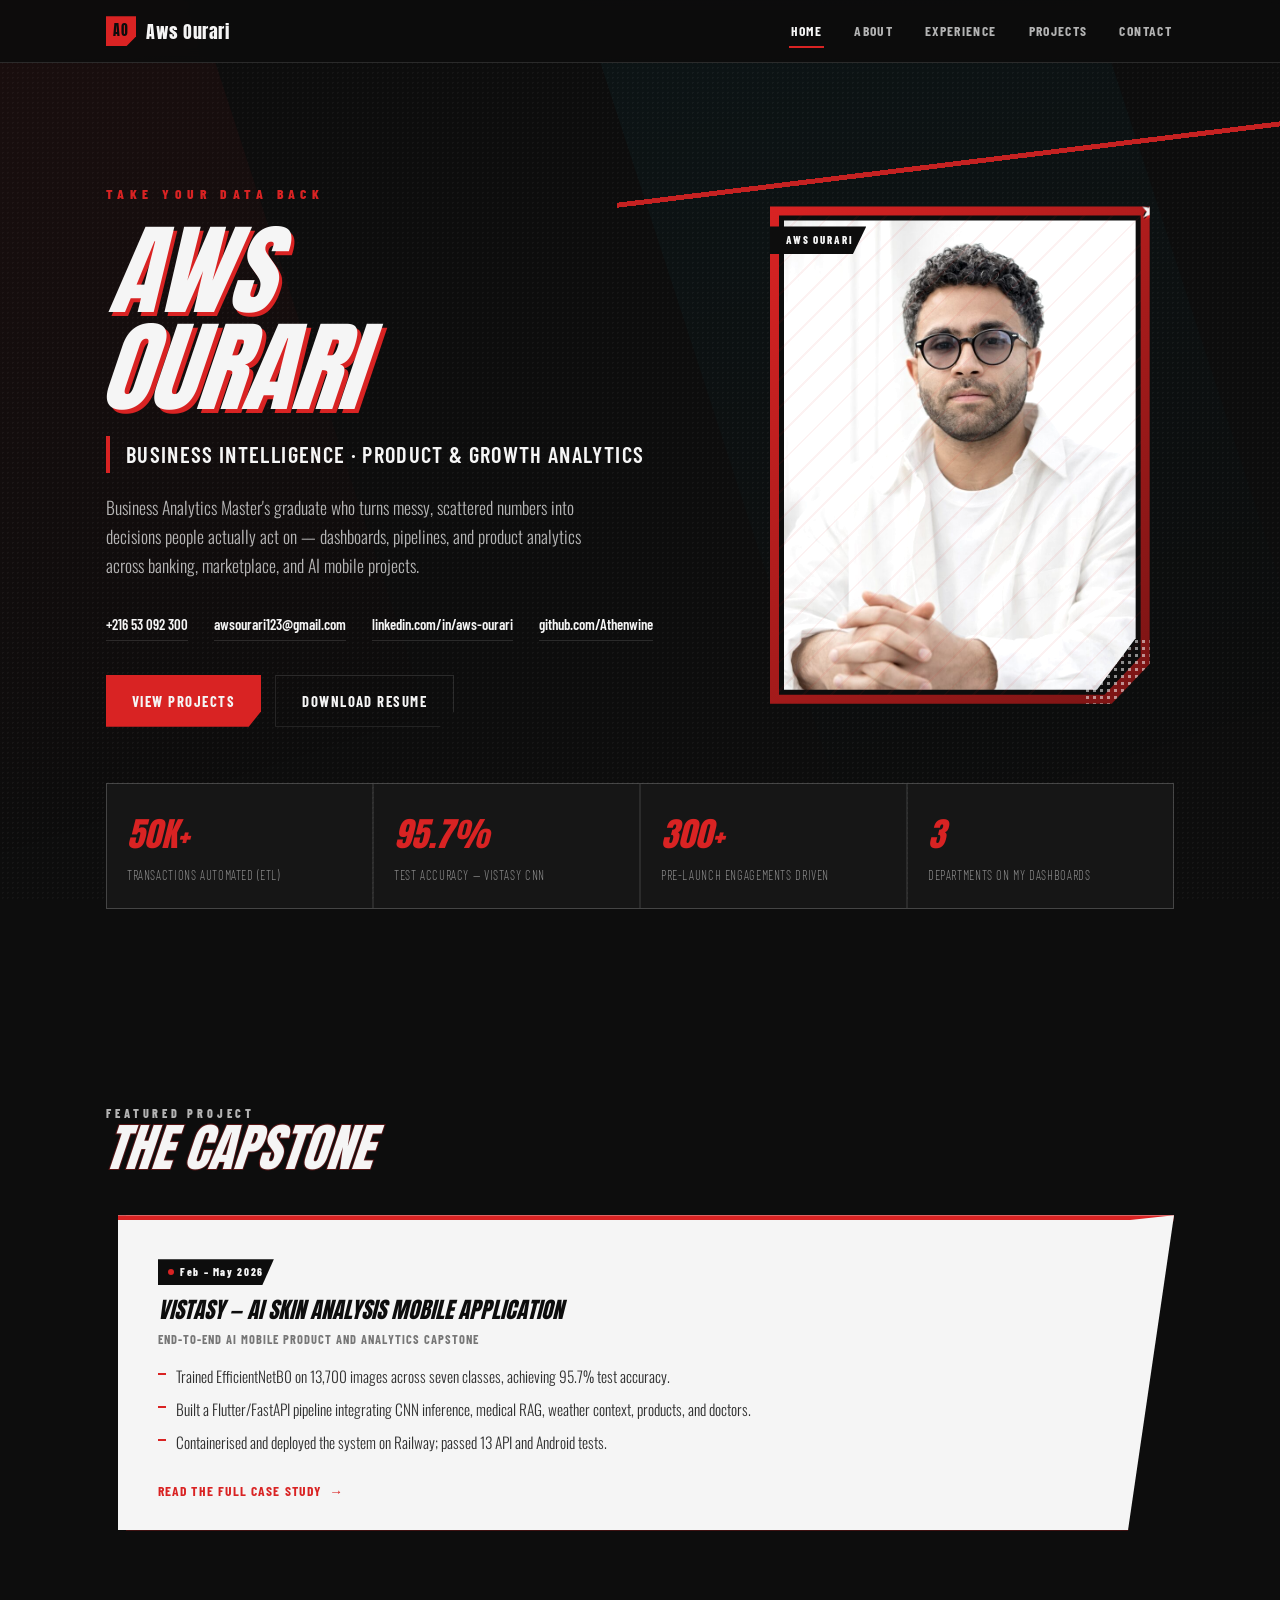
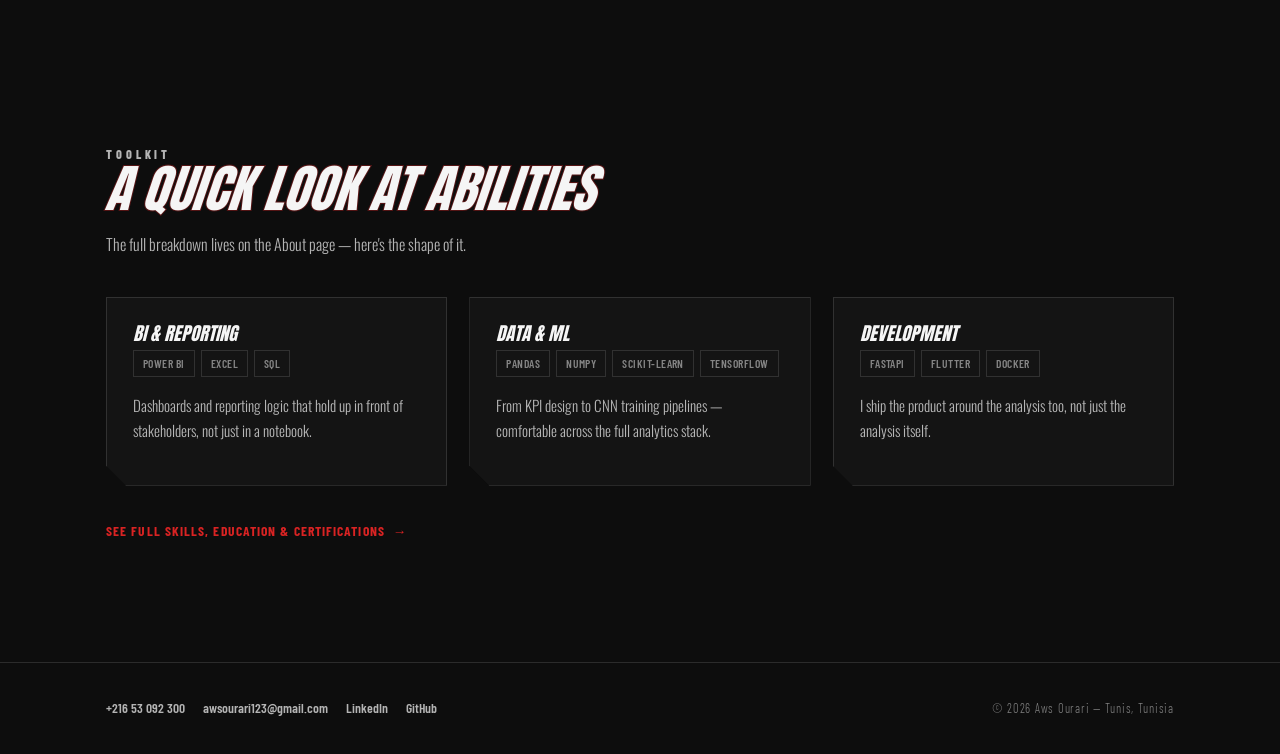
==== index.html @ 43fd4f50 "Initial portfolio site" ====
<!DOCTYPE html>
<html lang="en">
<head>
<meta charset="UTF-8">
<meta name="viewport" content="width=device-width, initial-scale=1.0">
<title>Aws Ourari — Business Intelligence / Product &amp; Growth Analytics</title>
<meta name="description" content="Portfolio of Aws Ourari — Business Analytics Master's graduate skilled in Power BI, SQL, Python, ETL, and KPI reporting.">
<link rel="preconnect" href="https://fonts.googleapis.com">
<link rel="preconnect" href="https://fonts.gstatic.com" crossorigin>
<link href="https://fonts.googleapis.com/css2?family=Anton&family=Oswald:wght@300;400;500;600;700&family=Barlow+Condensed:wght@500;600;700;800&display=swap" rel="stylesheet">
<link rel="stylesheet" href="assets/style.css">
</head>
<body>
<a class="skip-link" href="#main">Skip to content</a>
<div class="backdrop" aria-hidden="true"><div class="beam"></div><div class="beam b2"></div></div>

<header class="site-header">
  <div class="nav-inner">
    <a class="brand" href="index.html"><span class="mark">AO</span>Aws Ourari</a>
    <button class="nav-toggle" aria-label="Toggle menu" aria-expanded="false"><span></span></button>
    <nav class="primary-nav" aria-label="Primary">
      <a href="index.html" aria-current="page">Home</a>
      <a href="about.html">About</a>
      <a href="experience.html">Experience</a>
      <a href="projects.html">Projects</a>
      <a href="contact.html">Contact</a>
    </nav>
  </div>
</header>

<main id="main">

  <section class="hero">
    <div class="slash" aria-hidden="true"></div>
    <div class="wrap">
      <div class="hero-grid">
        <div class="hero-text">
          <p class="kicker">Take Your Data Back</p>
          <h1>Aws<br>Ourari</h1>
          <p class="role">Business Intelligence · Product &amp; Growth Analytics</p>
          <p class="tagline">Business Analytics Master's graduate who turns messy, scattered numbers into decisions people actually act on — dashboards, pipelines, and product analytics across banking, marketplace, and AI mobile projects.</p>
          <div class="contact-row">
            <a href="tel:+21653092300">+216 53 092 300</a>
            <a href="mailto:awsourari123@gmail.com">awsourari123@gmail.com</a>
            <a href="https://linkedin.com/in/aws-ourari" target="_blank" rel="noopener">linkedin.com/in/aws-ourari</a>
            <a href="https://github.com/Athenwine" target="_blank" rel="noopener">github.com/Athenwine</a>
          </div>
          <div class="hero-cta">
            <a class="btn" href="projects.html">View Projects</a>
            <a class="btn ghost" href="assets/aws-ourari-resume.pdf" download>Download Resume</a>
          </div>
        </div>
        <div class="hero-photo reveal">
          <div class="photo-frame">
            <span class="corner-tag">Aws Ourari</span>
            <span class="frame-star" aria-hidden="true">★</span>
            <div class="frame-inner">
              <img src="assets/portrait-headshot.jpg" alt="Portrait of Aws Ourari">
            </div>
            <span class="halftone" aria-hidden="true"></span>
          </div>
        </div>
      </div>

      <div class="stat-strip reveal">
        <div class="stat"><div class="n">50K+</div><div class="l">Transactions automated (ETL)</div></div>
        <div class="stat"><div class="n">95.7%</div><div class="l">Test accuracy — Vistasy CNN</div></div>
        <div class="stat"><div class="n">300+</div><div class="l">Pre-launch engagements driven</div></div>
        <div class="stat"><div class="n">3</div><div class="l">Departments on my dashboards</div></div>
      </div>
    </div>
  </section>

  <section>
    <div class="wrap">
      <div class="sec-head reveal">
        <p class="eyebrow">Featured Project</p>
        <h2 class="italic">The Capstone</h2>
      </div>
      <div class="reveal">
        <div class="panel">
          <span class="status-chip"><span class="dot"></span>Feb – May 2026</span>
          <h3 style="margin-top:14px;">Vistasy — AI Skin Analysis Mobile Application</h3>
          <p class="meta">End-to-end AI mobile product and analytics capstone</p>
          <ul class="bullets">
            <li>Trained EfficientNetB0 on 13,700 images across seven classes, achieving 95.7% test accuracy.</li>
            <li>Built a Flutter/FastAPI pipeline integrating CNN inference, medical RAG, weather context, products, and doctors.</li>
            <li>Containerised and deployed the system on Railway; passed 13 API and Android tests.</li>
          </ul>
          <div style="margin-top:20px;"><a class="tile-link" href="project-vistasy.html">Read the full case study</a></div>
        </div>
      </div>
    </div>
  </section>

  <section>
    <div class="wrap">
      <div class="sec-head reveal">
        <p class="eyebrow">Toolkit</p>
        <h2 class="italic">A Quick Look at Abilities</h2>
        <p>The full breakdown lives on the About page — here's the shape of it.</p>
      </div>
      <div class="grid-3 reveal">
        <div class="tile">
          <h3>BI &amp; Reporting</h3>
          <div class="tags"><span class="tag">Power BI</span><span class="tag">Excel</span><span class="tag">SQL</span></div>
          <p>Dashboards and reporting logic that hold up in front of stakeholders, not just in a notebook.</p>
        </div>
        <div class="tile">
          <h3>Data &amp; ML</h3>
          <div class="tags"><span class="tag">Pandas</span><span class="tag">NumPy</span><span class="tag">Scikit-learn</span><span class="tag">TensorFlow</span></div>
          <p>From KPI design to CNN training pipelines — comfortable across the full analytics stack.</p>
        </div>
        <div class="tile">
          <h3>Development</h3>
          <div class="tags"><span class="tag">FastAPI</span><span class="tag">Flutter</span><span class="tag">Docker</span></div>
          <p>I ship the product around the analysis too, not just the analysis itself.</p>
        </div>
      </div>
      <div style="margin-top:30px;"><a class="tile-link" href="about.html">See full skills, education &amp; certifications</a></div>
    </div>
  </section>

</main>

<footer class="site-footer">
  <div class="wrap footer-inner">
    <div class="footer-links">
      <a href="tel:+21653092300">+216 53 092 300</a>
      <a href="mailto:awsourari123@gmail.com">awsourari123@gmail.com</a>
      <a href="https://linkedin.com/in/aws-ourari" target="_blank" rel="noopener">LinkedIn</a>
      <a href="https://github.com/Athenwine" target="_blank" rel="noopener">GitHub</a>
    </div>
    <p class="footer-note">© 2026 Aws Ourari — Tunis, Tunisia</p>
  </div>
</footer>

<script src="assets/script.js"></script>
</body>
</html>
---- assets/style.css ----
/* =========================================================
   Aws Ourari — Portfolio
   Persona-inspired, professional edition
   ========================================================= */
:root{
  --black:#0d0d0d;
  --black-soft:#161616;
  --black-card:#141414;
  --white:#f5f5f5;
  --red:#d92323;
  --red-dim:rgba(217,35,35,0.14);
  --cyan:#0dd9ff;
  --line:rgba(245,245,245,0.13);
  --text-dim:rgba(245,245,245,0.72);
  --text-dimmer:rgba(245,245,245,0.5);
  --maxw:1180px;
}
*,*::before,*::after{box-sizing:border-box; margin:0; padding:0;}
html{scroll-behavior:smooth;}
@media (prefers-reduced-motion: reduce){
  html{scroll-behavior:auto;}
  *,*::before,*::after{animation-duration:.001ms !important; animation-iteration-count:1 !important; transition-duration:.001ms !important;}
}
body{
  background:var(--black); color:var(--white);
  font-family:'Oswald', sans-serif; font-weight:300; line-height:1.65;
  overflow-x:hidden; min-height:100svh; display:flex; flex-direction:column;
}
a{color:inherit; text-decoration:none;}
ul{list-style:none;}
img{max-width:100%; display:block;}
main{flex:1;}

::selection{background:var(--red); color:var(--white);}

.skip-link{position:absolute; left:-999px; top:0; background:var(--red); color:var(--white); padding:12px 20px; font-family:'Barlow Condensed'; font-weight:700; z-index:999;}
.skip-link:focus{left:12px; top:12px;}
:focus-visible{outline:3px solid var(--red); outline-offset:3px;}

.wrap{max-width:var(--maxw); margin:0 auto; padding:0 clamp(20px,5vw,56px); width:100%;}

/* ambient dotted texture, no external media */
.backdrop{position:fixed; inset:0; z-index:0; pointer-events:none;}
.backdrop::before{
  content:""; position:absolute; inset:0;
  background-image: radial-gradient(rgba(245,245,245,0.04) 1px, transparent 1px);
  background-size:5px 5px;
}
.beam{position:absolute; top:-20%; left:-10%; width:38%; height:160%; background:linear-gradient(180deg, rgba(217,35,35,0.08), transparent 70%); transform:rotate(-18deg);}
.beam.b2{left:60%; background:linear-gradient(180deg, rgba(13,217,255,0.045), transparent 70%);}

/* ============ headings / eyebrow ============ */
h1,h2,h3,h4{font-family:'Anton', sans-serif; text-transform:uppercase; font-weight:400; line-height:0.98;}
.eyebrow{font-family:'Barlow Condensed', sans-serif; font-weight:800; letter-spacing:0.32em; text-transform:uppercase; font-size:0.76rem; color:var(--red);}
.italic{font-style:italic; transform:skewX(-5deg); display:inline-block;}

/* ============ NAVBAR ============ */
.site-header{position:sticky; top:0; z-index:100; background:rgba(13,13,13,0.92); backdrop-filter:blur(8px); border-bottom:1px solid var(--line);}
.nav-inner{max-width:var(--maxw); margin:0 auto; padding:14px clamp(20px,5vw,56px); display:flex; align-items:center; justify-content:space-between; gap:20px;}
.brand{display:flex; align-items:center; gap:10px; font-family:'Anton'; font-size:1.15rem; letter-spacing:0.03em;}
.brand .mark{width:30px; height:30px; background:var(--red); color:var(--black); display:inline-flex; align-items:center; justify-content:center; font-size:0.9rem; clip-path:polygon(0 0,100% 0,100% 68%,68% 100%,0 100%); flex-shrink:0;}
.primary-nav{display:flex; align-items:center; gap:clamp(14px,2.2vw,28px);}
.primary-nav a{position:relative; font-family:'Barlow Condensed'; font-weight:700; letter-spacing:0.1em; text-transform:uppercase; font-size:0.85rem; padding:6px 2px; color:var(--text-dim);}
.primary-nav a::after{content:""; position:absolute; left:0; bottom:0; height:2px; width:100%; background:var(--red); transform:scaleX(0); transform-origin:left; transition:transform .22s;}
.primary-nav a:hover, .primary-nav a:focus-visible, .primary-nav a[aria-current="page"]{color:var(--white);}
.primary-nav a:hover::after, .primary-nav a:focus-visible::after, .primary-nav a[aria-current="page"]::after{transform:scaleX(1);}
.nav-toggle{display:none; background:none; border:1px solid var(--line); color:var(--white); width:42px; height:36px; cursor:pointer; align-items:center; justify-content:center;}
.nav-toggle span, .nav-toggle span::before, .nav-toggle span::after{content:""; display:block; width:18px; height:2px; background:var(--white); position:relative; transition:transform .2s, opacity .2s;}
.nav-toggle span::before{position:absolute; top:-6px;}
.nav-toggle span::after{position:absolute; top:6px;}
@media (max-width:760px){
  .nav-toggle{display:flex;}
  .primary-nav{position:fixed; top:60px; left:0; right:0; background:var(--black); border-bottom:1px solid var(--line); flex-direction:column; align-items:flex-start; padding:14px clamp(20px,5vw,56px) 24px; gap:14px; transform:translateY(-8px); opacity:0; pointer-events:none; transition:opacity .2s, transform .2s;}
  .primary-nav.open{opacity:1; transform:translateY(0); pointer-events:auto;}
}

/* ============ BUTTONS ============ */
.btn{
  display:inline-flex; align-items:center; gap:8px;
  font-family:'Barlow Condensed'; font-weight:700; letter-spacing:0.1em; text-transform:uppercase; font-size:0.92rem;
  padding:13px 26px; background:var(--red); color:var(--white); border:none; cursor:pointer;
  clip-path:polygon(0 0, 100% 0, 100% 70%, 92% 100%, 0 100%); transition:transform .15s;
}
.btn:hover, .btn:focus-visible{animation:glitch .35s steps(2,end) 2;}
.btn.ghost{background:transparent; color:var(--white); border:1px solid var(--line); clip-path:polygon(0 0, 100% 0, 100% 70%, 92% 100%, 0 100%);}
.btn.ghost:hover{border-color:var(--red);}
.btn.dark{background:var(--black); color:var(--white);}
@keyframes glitch{
  0%{transform:translate(0,0);} 20%{transform:translate(-2px,1px); box-shadow:2px 0 0 var(--white),-2px 0 0 var(--black);}
  40%{transform:translate(2px,-1px);} 60%{transform:translate(-1px,0); box-shadow:-2px 0 0 var(--white),2px 0 0 var(--black);}
  80%{transform:translate(1px,1px);} 100%{transform:translate(0,0); box-shadow:none;}
}

/* ============ SECTION SHELL ============ */
section{position:relative; z-index:2; padding:clamp(56px,8vw,100px) 0;}
.sec-head{margin-bottom:40px; max-width:66ch;}
.sec-head h2{font-size:clamp(2rem,5vw,3.2rem); color:var(--white); -webkit-text-stroke:2px rgba(217,35,35,0.35); paint-order:stroke fill;}
.sec-head p{margin-top:14px; color:var(--text-dim);}
.reveal{opacity:0; transform:translateY(18px); transition:opacity .6s ease, transform .6s cubic-bezier(.22,1,.36,1);}
.reveal.in{opacity:1; transform:translateY(0);}

/* ============ HERO ============ */
.hero{padding:clamp(70px,11vw,120px) 0 clamp(50px,8vw,80px); position:relative;}
.hero .slash{position:absolute; top:10%; right:-8%; width:60%; height:5px; background:var(--red); transform:rotate(-7deg); opacity:0.9; z-index:0;}
.kicker{font-family:'Barlow Condensed'; font-weight:800; letter-spacing:0.4em; text-transform:uppercase; color:var(--red); font-size:0.85rem; margin-bottom:16px;}
.hero h1{font-size:clamp(2.8rem,9vw,6.2rem); font-style:italic; transform:skewX(-5deg); display:inline-block; text-shadow:4px 4px 0 var(--red);}
.hero .role{margin-top:20px; font-family:'Barlow Condensed'; font-weight:600; font-size:clamp(1.05rem,2.2vw,1.4rem); text-transform:uppercase; letter-spacing:0.06em; border-left:4px solid var(--red); padding-left:16px;}
.hero .tagline{margin-top:20px; max-width:56ch; color:var(--text-dim); font-size:clamp(1rem,1.5vw,1.1rem);}
.contact-row{margin-top:32px; display:flex; flex-wrap:wrap; gap:12px 26px; font-family:'Barlow Condensed'; font-weight:600; font-size:0.92rem;}
.contact-row a{border-bottom:1px solid var(--line); padding-bottom:3px; transition:border-color .2s, color .2s;}
.contact-row a:hover{border-color:var(--red); color:var(--red);}
.hero-cta{margin-top:34px; display:flex; flex-wrap:wrap; gap:14px;}

/* ============ STAT STRIP ============ */
.stat-strip{display:grid; grid-template-columns:repeat(auto-fit,minmax(150px,1fr)); gap:2px; background:var(--line); border:1px solid var(--line); margin-top:56px;}
.stat-strip .stat{background:var(--black-soft); padding:22px 20px;}
.stat-strip .n{font-family:'Anton'; font-style:italic; color:var(--red); font-size:clamp(1.6rem,3vw,2.1rem);}
.stat-strip .l{font-family:'Barlow Condensed'; letter-spacing:0.05em; text-transform:uppercase; font-size:0.78rem; color:var(--text-dimmer); margin-top:4px;}

/* ============ CARD / PANEL ============ */
.panel{position:relative; background:var(--white); color:var(--black); padding:28px 32px 28px 40px; clip-path:polygon(0 0, 100% 0, calc(100% - 46px) 100%, 0 100%); box-shadow:12px 0 0 var(--red-dim), 12px 0 0 4px var(--red); margin-left:12px;}
.panel::before{content:""; position:absolute; top:0; left:0; right:0; height:5px; background:var(--red); clip-path:inherit;}
.panel h3{font-size:1.4rem; font-style:italic;}
.panel .meta{font-family:'Barlow Condensed'; font-weight:700; font-size:0.78rem; text-transform:uppercase; letter-spacing:0.08em; color:rgba(13,13,13,0.55); margin-top:8px;}
.panel .org{font-family:'Barlow Condensed'; font-weight:700; color:var(--red); font-size:0.88rem; letter-spacing:0.04em; text-transform:uppercase;}
.panel ul.bullets{margin-top:14px; display:grid; gap:8px;}
.panel ul.bullets li{position:relative; padding-left:18px; color:rgba(13,13,13,0.85); font-size:0.96rem;}
.panel ul.bullets li::before{content:""; position:absolute; left:0; top:9px; width:8px; height:2px; background:var(--red);}
.status-chip{display:inline-flex; align-items:center; gap:6px; margin-top:16px; font-family:'Barlow Condensed'; font-weight:800; font-size:0.68rem; letter-spacing:0.15em; color:var(--white); background:var(--black); padding:4px 10px; clip-path:polygon(0 0,100% 0,90% 100%,0 100%);}
.status-chip .dot{width:6px; height:6px; border-radius:50%; background:var(--red);}

/* ============ DARK CARD (grid tiles) ============ */
.tile{position:relative; background:var(--black-card); border:1px solid var(--line); padding:26px; clip-path:polygon(0 0,100% 0,100% 100%,20px 100%,0 calc(100% - 20px)); transition:border-color .2s, transform .2s;}
.tile:hover{border-color:var(--red); transform:translateY(-4px);}
.tile h3{font-size:1.15rem; font-style:italic; margin-bottom:8px;}
.tile p{font-size:0.94rem; color:var(--text-dim); margin-bottom:16px;}
.tile .tags{display:flex; flex-wrap:wrap; gap:6px; margin-bottom:16px;}
.tag{font-family:'Barlow Condensed'; font-weight:600; font-size:0.72rem; letter-spacing:0.04em; text-transform:uppercase; color:var(--text-dimmer); border:1px solid var(--line); padding:3px 9px;}
.tile-link{font-family:'Barlow Condensed'; font-weight:700; letter-spacing:0.08em; font-size:0.85rem; text-transform:uppercase; color:var(--red); display:inline-flex; align-items:center; gap:8px;}
.tile-link::after{content:"→"; transition:transform .2s;}
.tile-link:hover::after{transform:translateX(4px);}

.grid-2{display:grid; grid-template-columns:1fr 1fr; gap:24px;}
.grid-3{display:grid; grid-template-columns:repeat(auto-fit,minmax(260px,1fr)); gap:22px;}
@media (max-width:760px){.grid-2{grid-template-columns:1fr;}}

/* ============ CHIP / BAR LIST (skills) ============ */
.bar-list{display:flex; flex-direction:column; gap:10px;}
.bar-outer{position:relative; height:70px;}
.bar-red{position:absolute; inset:0; background:var(--red); clip-path:polygon(0 0,100% 0,96% 100%,0 100%); opacity:0; transition:opacity .2s;}
.bar-outer:hover .bar-red, .bar-outer:focus-within .bar-red{opacity:1;}
.bar{position:relative; height:100%; background:var(--black-soft); border:1px solid var(--line); overflow:hidden; clip-path:polygon(0 0,100% 0,calc(100% - 24px) 100%,0 100%); display:flex; align-items:center;}
.bar-fill{position:absolute; inset:0; background:var(--white); clip-path:polygon(100% 0,100% 0,calc(100% - 30px) 100%,calc(100% - 30px) 100%); transition:clip-path .35s cubic-bezier(.22,1,.36,1); z-index:0;}
.bar-outer:hover .bar-fill, .bar-outer:focus-within .bar-fill{clip-path:polygon(24% 0,100% 0,calc(100% - 18px) 100%,calc(24% + 80px) 100%);}
.bar-content{position:relative; z-index:1; width:100%; display:flex; align-items:center; justify-content:space-between; padding:0 24px 0 20px; gap:14px;}
.bar-label{font-family:'Anton'; font-style:italic; font-size:1.1rem; color:rgba(245,245,245,0.9); transition:color .18s;}
.bar-outer:hover .bar-label, .bar-outer:focus-within .bar-label{color:var(--black);}
.bar-tags{display:flex; flex-wrap:wrap; gap:8px; justify-content:flex-end; max-width:58%;}
.btag{font-family:'Barlow Condensed'; font-weight:600; font-size:0.76rem; letter-spacing:0.03em; text-transform:uppercase; color:var(--text-dimmer); transition:color .18s;}
.bar-outer:hover .btag, .bar-outer:focus-within .btag{color:rgba(13,13,13,0.65);}
@media (max-width:640px){.bar-tags{display:none;} .bar-outer{height:60px;}}

/* ============ TIMELINE ============ */
.timeline{display:grid; gap:32px; position:relative;}
.timeline .panel{margin-left:20px;}

/* ============ TROPHY / EDU / LANG ============ */
.trophy-row{display:flex; flex-direction:column; gap:10px;}
.trophy{display:flex; align-items:center; gap:12px; border:1px solid var(--line); padding:12px 16px; font-family:'Barlow Condensed'; font-weight:600; font-size:0.9rem; background:var(--black-soft); clip-path:polygon(0 0,100% 0,100% 100%,14px 100%,0 calc(100% - 14px));}
.trophy .star{color:var(--red);}
.edu{background:var(--black-soft); border:1px solid var(--line); padding:18px 22px; clip-path:polygon(0 0,100% 0,100% 100%,14px 100%,0 calc(100% - 14px)); margin-bottom:14px;}
.edu h3{font-family:'Anton'; font-style:italic; font-size:1.05rem;}
.edu .school{font-family:'Barlow Condensed'; color:var(--red); font-weight:700; text-transform:uppercase; font-size:0.8rem; letter-spacing:0.05em; margin-top:4px;}
.edu .when{font-family:'Barlow Condensed'; font-weight:600; font-size:0.8rem; color:var(--text-dimmer); margin-top:6px;}
.lang-row{display:flex; flex-wrap:wrap; gap:12px;}
.lang-chip{font-family:'Barlow Condensed'; font-weight:700; font-size:0.85rem; border:1px solid var(--line); padding:8px 16px; letter-spacing:0.03em;}
.lang-chip b{color:var(--red);}

/* ============ PROJECT DETAIL ============ */
.breadcrumb{font-family:'Barlow Condensed'; font-weight:700; letter-spacing:0.1em; text-transform:uppercase; font-size:0.8rem; color:var(--text-dimmer); margin-bottom:18px; display:inline-flex; align-items:center; gap:8px;}
.breadcrumb a{color:var(--red);}
.project-hero{padding-top:20px;}
.project-tag{display:inline-block; font-family:'Barlow Condensed'; font-weight:800; font-size:0.75rem; letter-spacing:0.2em; text-transform:uppercase; color:var(--black); background:var(--red); padding:5px 14px; margin-bottom:16px; clip-path:polygon(0 0,100% 0,92% 100%,0 100%);}
.project-hero h1{font-size:clamp(2.4rem,6.5vw,4.2rem); font-style:italic; transform:skewX(-4deg); display:inline-block;}
.project-hero .sub{margin-top:10px; font-family:'Barlow Condensed'; font-weight:600; letter-spacing:0.05em; text-transform:uppercase; font-size:1rem; color:var(--text-dim);}
.project-body{max-width:75ch; margin-top:26px; color:var(--text-dim); font-size:1.05rem; display:grid; gap:16px;}
.burst{}
.burst .n{font-family:'Anton'; font-style:italic; font-size:clamp(1.7rem,3.2vw,2.2rem); color:var(--red);}
.burst .l{font-family:'Barlow Condensed'; font-weight:700; font-size:0.76rem; letter-spacing:0.05em; text-transform:uppercase; color:var(--text-dimmer);}

/* ============ CONTACT ============ */
.card-wrap{display:flex; justify-content:center;}
.calling-card{position:relative; max-width:580px; width:100%; background:var(--red); color:var(--white); padding:clamp(34px,6vw,54px); clip-path:polygon(0 0, 100% 0, 100% 88%, 88% 100%, 0 100%); box-shadow:10px 10px 0 rgba(245,245,245,0.06);}
.calling-card::before{content:""; position:absolute; inset:14px; border:2px dashed rgba(13,13,13,0.35); clip-path:polygon(0 0,100% 0,100% 86%,86% 100%,0 100%); pointer-events:none;}
.calling-card .eyebrow2{font-family:'Barlow Condensed'; font-weight:800; letter-spacing:0.3em; text-transform:uppercase; font-size:0.8rem; color:rgba(13,13,13,0.65);}
.calling-card h2{font-size:clamp(2rem,5.6vw,3rem); font-style:italic; margin:10px 0 16px; -webkit-text-stroke:3px var(--black); paint-order:stroke fill;}
.calling-card p{color:rgba(13,13,13,0.9); max-width:44ch; margin-bottom:24px;}
.card-links{display:grid; gap:10px; margin-bottom:28px; font-family:'Barlow Condensed'; font-weight:700;}
.card-links a{display:flex; align-items:center; gap:10px; border-bottom:1px solid rgba(13,13,13,0.3); padding-bottom:8px; width:fit-content; color:var(--black);}
.card-links a:hover{text-decoration:underline; text-underline-offset:4px;}
.contact-note{max-width:60ch; margin:26px auto 0; text-align:center; color:var(--text-dimmer); font-size:0.9rem;}

/* ============ PHOTO FRAME (persona-style) ============ */
.photo-frame{
  position:relative;
  display:block;
  width:100%;
  max-width:380px;
  margin:0 auto;
  padding:9px;
  background:linear-gradient(135deg, var(--red), #7a1414);
  clip-path:polygon(0 0, 100% 0, 100% 92%, 90% 100%, 0 100%);
  box-shadow:16px 16px 0 rgba(217,35,35,0.12);
  transition:transform .3s cubic-bezier(.22,1,.36,1);
}
.photo-frame:hover{transform:rotate(-1deg) translateY(-4px);}
.photo-frame .frame-inner{
  position:relative;
  background:var(--black);
  padding:5px;
  clip-path:inherit;
  overflow:hidden;
}
.photo-frame .frame-inner::after{
  content:"";
  position:absolute; inset:0;
  background:
    repeating-linear-gradient(-45deg, transparent 0 18px, rgba(217,35,35,0.06) 18px 20px);
  pointer-events:none; z-index:2;
}
.photo-frame img{
  position:relative; z-index:1;
  display:block; width:100%; aspect-ratio:3/4; object-fit:cover; object-position:top center;
  clip-path:polygon(0 0, 100% 0, 100% 89%, 89% 100%, 0 100%);
  filter:grayscale(10%) contrast(1.1) saturate(0.92);
}
.photo-frame .corner-tag{
  position:absolute; top:20px; left:0px; z-index:4;
  font-family:'Barlow Condensed'; font-weight:800; font-size:0.68rem; letter-spacing:0.18em;
  text-transform:uppercase; color:var(--white); background:var(--black);
  padding:5px 12px 5px 16px;
  clip-path:polygon(0 0,100% 0,86% 100%,0 100%);
}
.photo-frame .halftone{
  position:absolute; bottom:-14px; right:-14px; width:80px; height:80px;
  background-image:radial-gradient(var(--white) 1.5px, transparent 1.5px);
  background-size:7px 7px; opacity:0.55; z-index:0; pointer-events:none;
}
.photo-frame .frame-star{
  position:absolute; top:-16px; right:-12px; z-index:5;
  font-family:'Anton'; font-size:1.5rem; color:var(--white);
  filter:drop-shadow(2px 2px 0 var(--red)) drop-shadow(-1px -1px 0 var(--black));
  transform:rotate(12deg);
}
.hero-grid{display:grid; grid-template-columns:1.25fr 0.9fr; gap:44px; align-items:center;}
.hero-grid .hero-text{min-width:0;}
@media (max-width:880px){
  .hero-grid{grid-template-columns:1fr; gap:36px;}
  .hero-grid .hero-photo{order:-1; max-width:280px; margin:0 auto;}
}

/* ============ FOOTER ============ */
.site-footer{position:relative; z-index:2; border-top:1px solid var(--line); padding:34px 0; margin-top:20px;}
.footer-inner{display:flex; flex-wrap:wrap; align-items:center; justify-content:space-between; gap:16px;}
.footer-links{display:flex; flex-wrap:wrap; gap:18px; font-family:'Barlow Condensed'; font-weight:600; font-size:0.85rem; color:var(--text-dim);}
.footer-links a:hover{color:var(--red);}
.footer-note{font-family:'Barlow Condensed'; letter-spacing:0.06em; font-size:0.78rem; color:var(--text-dimmer);}
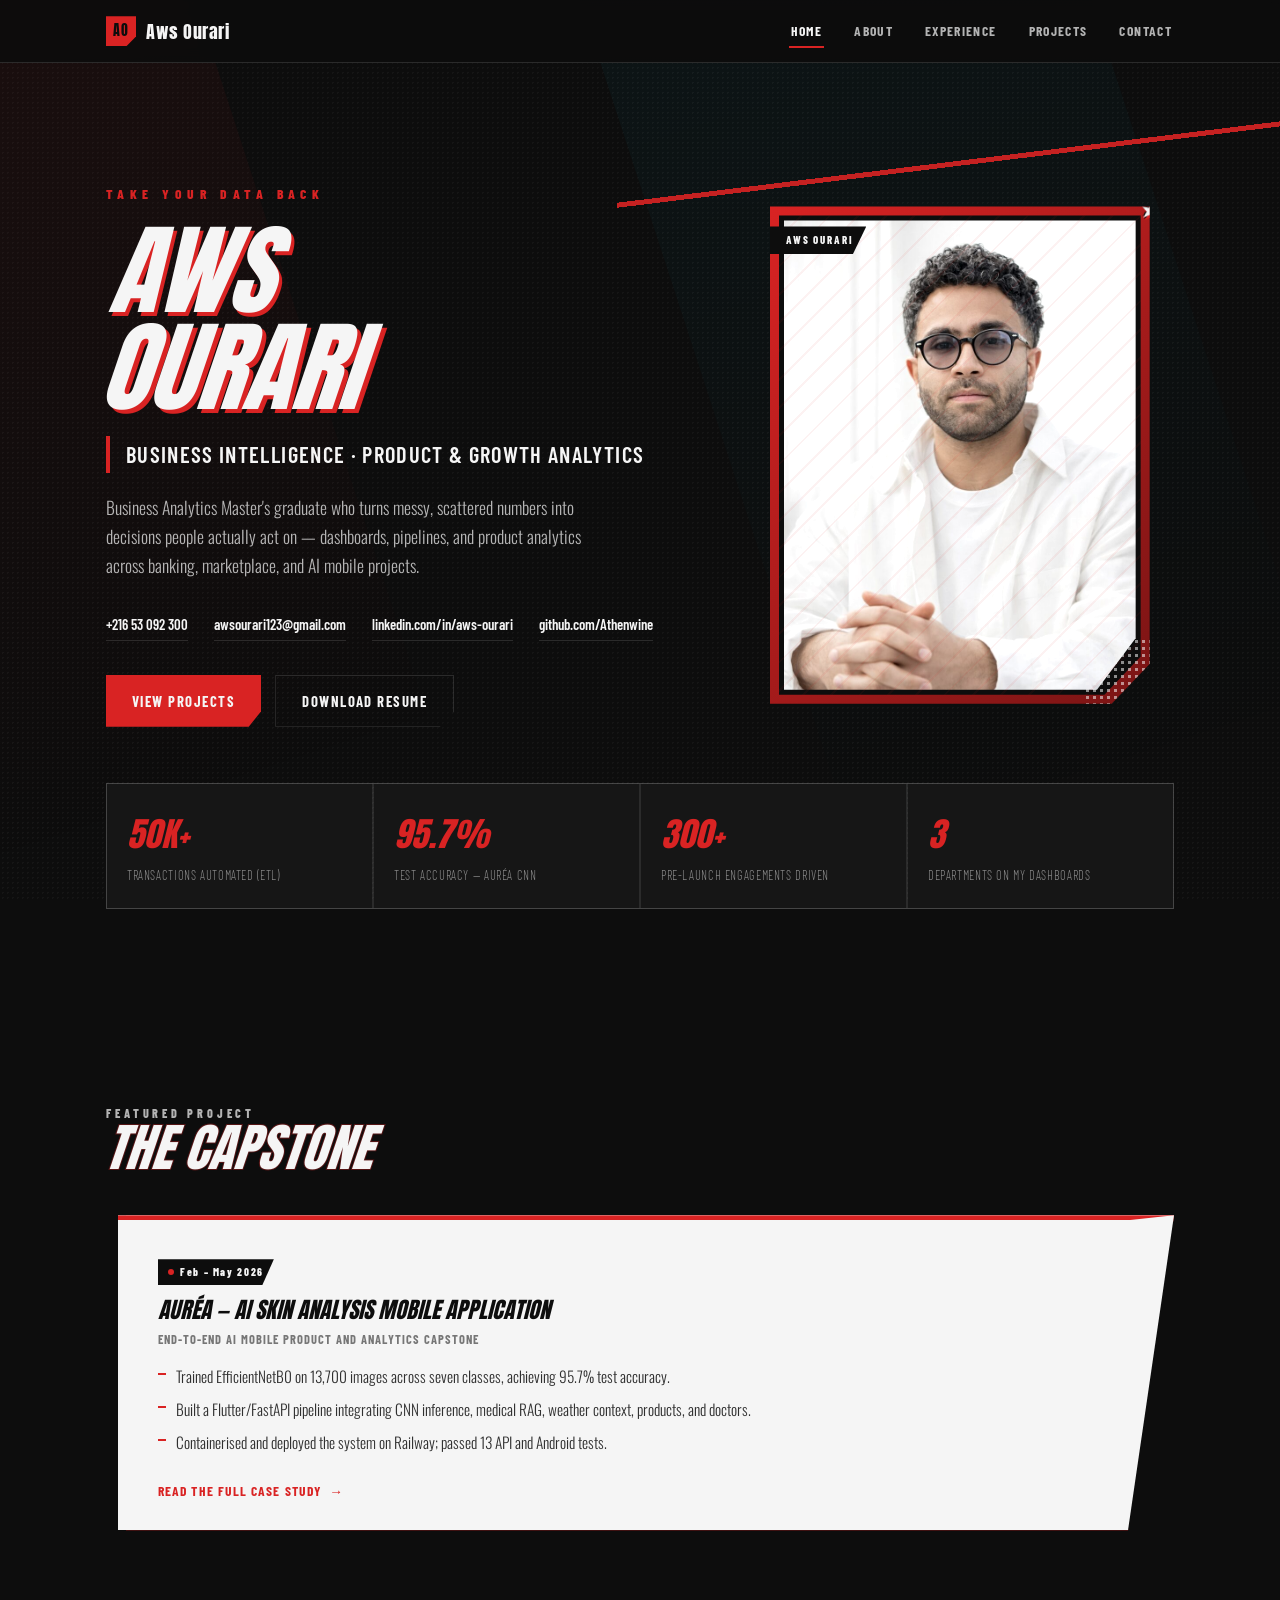
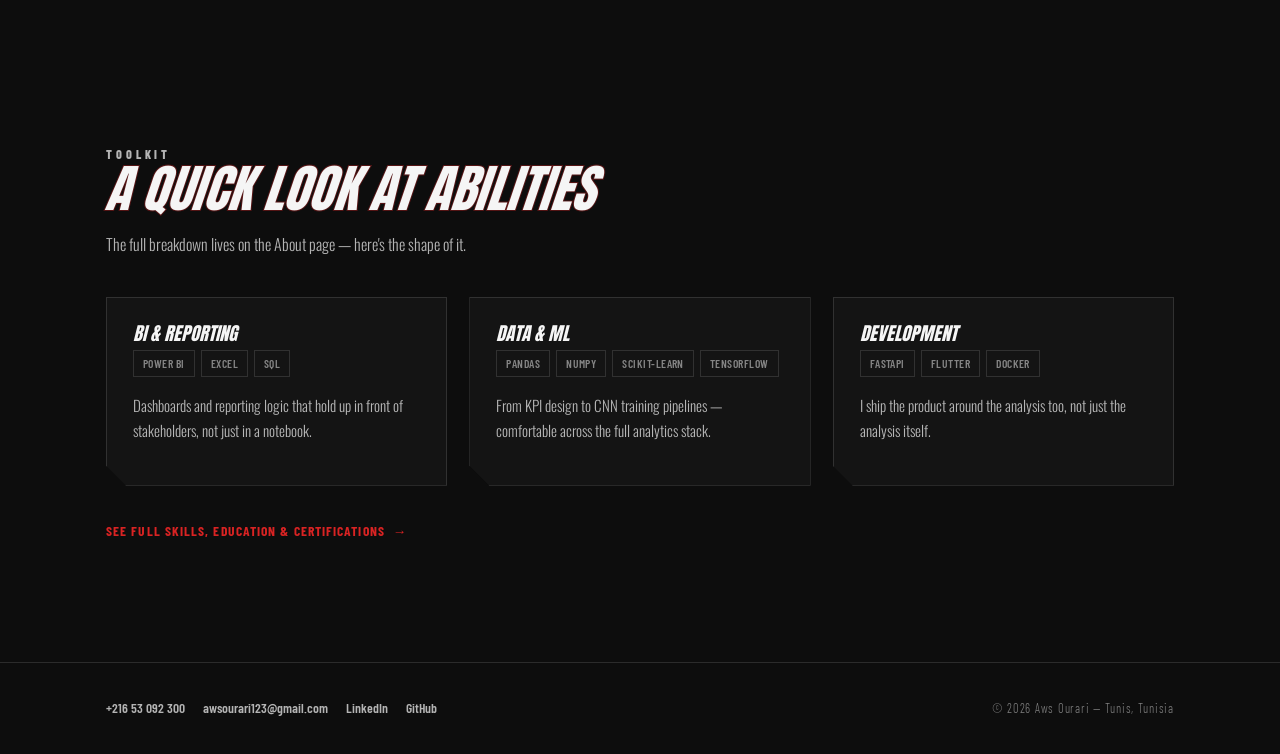
==== commit 8e35f8a5: "Update project references from Vistasy to Auréa" ====
--- a/index.html
+++ b/index.html
@@ -64,7 +64,7 @@
 
       <div class="stat-strip reveal">
         <div class="stat"><div class="n">50K+</div><div class="l">Transactions automated (ETL)</div></div>
-        <div class="stat"><div class="n">95.7%</div><div class="l">Test accuracy — Vistasy CNN</div></div>
+        <div class="stat"><div class="n">95.7%</div><div class="l">Test accuracy — Auréa CNN</div></div>
         <div class="stat"><div class="n">300+</div><div class="l">Pre-launch engagements driven</div></div>
         <div class="stat"><div class="n">3</div><div class="l">Departments on my dashboards</div></div>
       </div>
@@ -80,14 +80,14 @@
       <div class="reveal">
         <div class="panel">
           <span class="status-chip"><span class="dot"></span>Feb – May 2026</span>
-          <h3 style="margin-top:14px;">Vistasy — AI Skin Analysis Mobile Application</h3>
+          <h3 style="margin-top:14px;">Auréa — AI Skin Analysis Mobile Application</h3>
           <p class="meta">End-to-end AI mobile product and analytics capstone</p>
           <ul class="bullets">
             <li>Trained EfficientNetB0 on 13,700 images across seven classes, achieving 95.7% test accuracy.</li>
             <li>Built a Flutter/FastAPI pipeline integrating CNN inference, medical RAG, weather context, products, and doctors.</li>
             <li>Containerised and deployed the system on Railway; passed 13 API and Android tests.</li>
           </ul>
-          <div style="margin-top:20px;"><a class="tile-link" href="project-vistasy.html">Read the full case study</a></div>
+          <div style="margin-top:20px;"><a class="tile-link" href="project-Aurea.html">Read the full case study</a></div>
         </div>
       </div>
     </div>
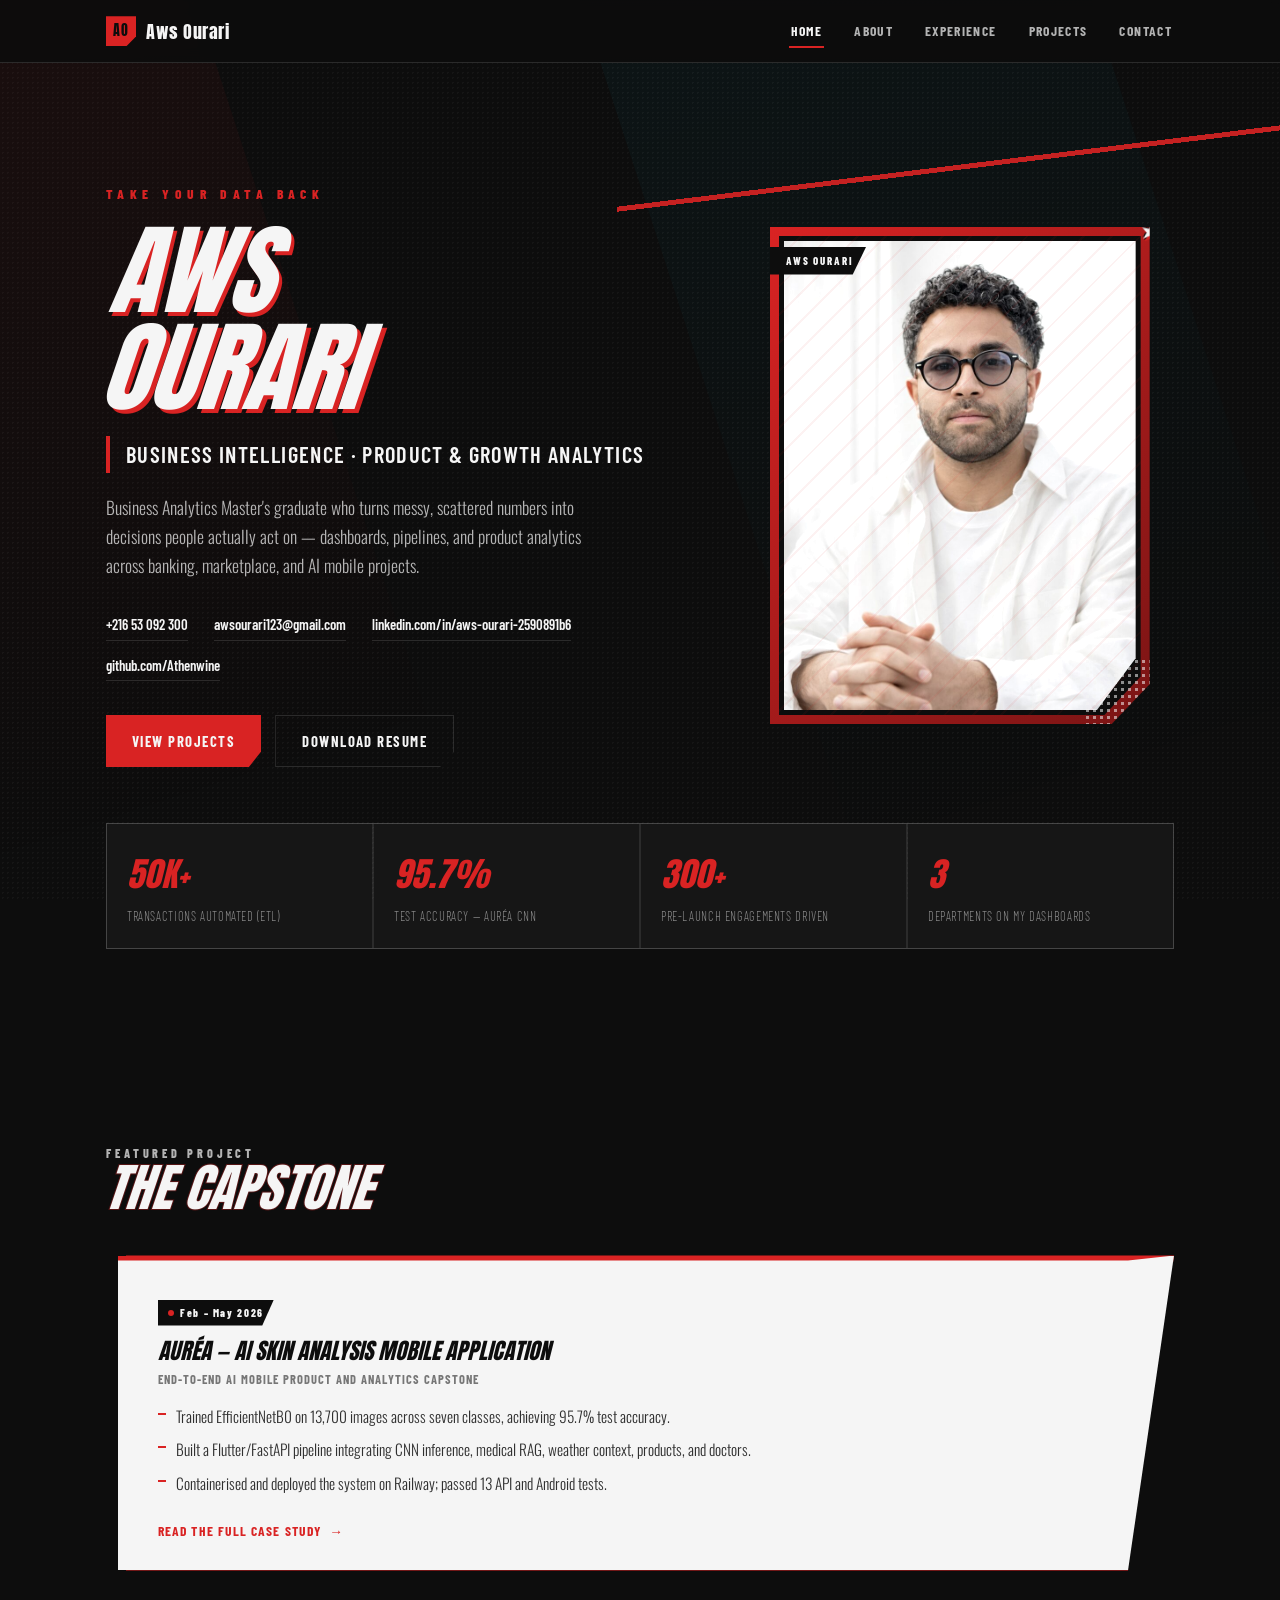
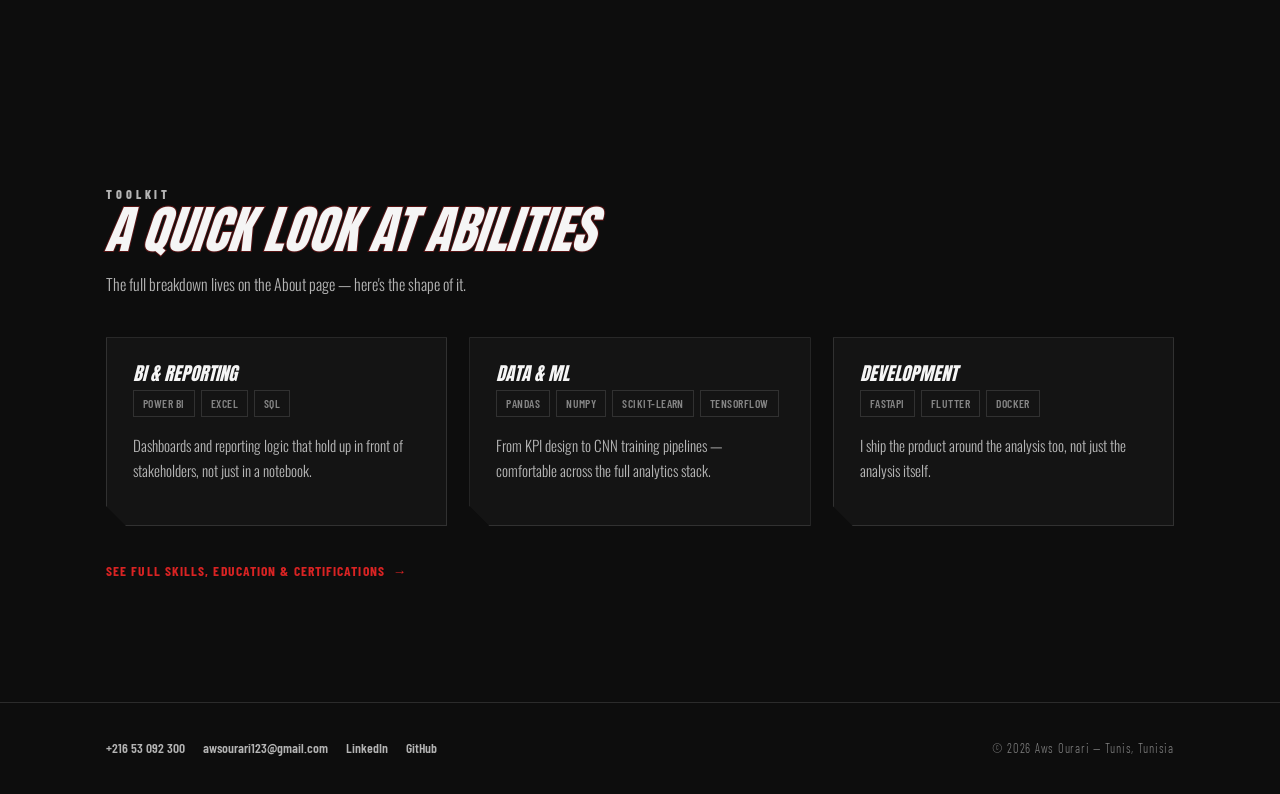
==== commit 69df54f6: "Configure GitHub Pages deployment and update LinkedIn links" ====
--- a/index.html
+++ b/index.html
@@ -42,7 +42,7 @@
           <div class="contact-row">
             <a href="tel:+21653092300">+216 53 092 300</a>
             <a href="mailto:awsourari123@gmail.com">awsourari123@gmail.com</a>
-            <a href="https://linkedin.com/in/aws-ourari" target="_blank" rel="noopener">linkedin.com/in/aws-ourari</a>
+            <a href="https://www.linkedin.com/in/aws-ourari-2590891b6/" target="_blank" rel="noopener">linkedin.com/in/aws-ourari-2590891b6</a>
             <a href="https://github.com/Athenwine" target="_blank" rel="noopener">github.com/Athenwine</a>
           </div>
           <div class="hero-cta">
@@ -128,7 +128,7 @@
     <div class="footer-links">
       <a href="tel:+21653092300">+216 53 092 300</a>
       <a href="mailto:awsourari123@gmail.com">awsourari123@gmail.com</a>
-      <a href="https://linkedin.com/in/aws-ourari" target="_blank" rel="noopener">LinkedIn</a>
+      <a href="https://www.linkedin.com/in/aws-ourari-2590891b6/" target="_blank" rel="noopener">LinkedIn</a>
       <a href="https://github.com/Athenwine" target="_blank" rel="noopener">GitHub</a>
     </div>
     <p class="footer-note">© 2026 Aws Ourari — Tunis, Tunisia</p>
